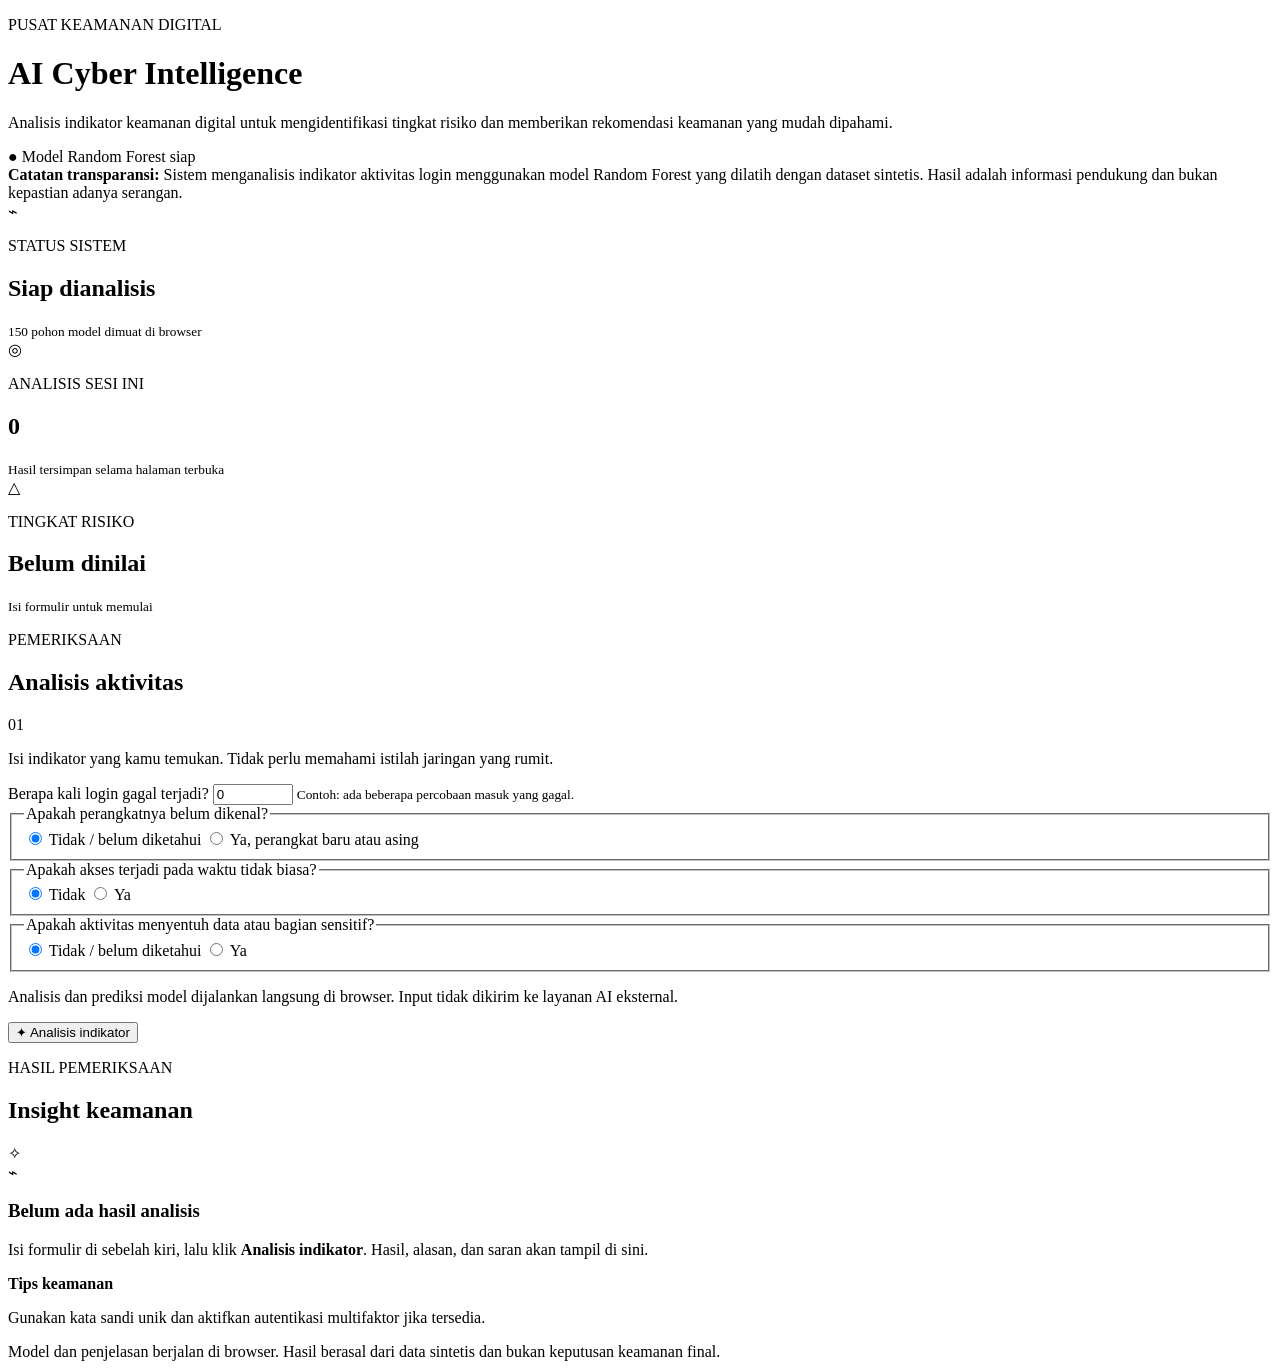
==== docs/index.html @ c987ef5c "Add static GitHub Pages application Co-authored-by: Copilot <223556219+Copilot@users.noreply.github." ====
<!doctype html>
<html lang="id">
<head>
  <meta charset="utf-8">
  <meta name="viewport" content="width=device-width, initial-scale=1">
  <meta name="description" content="Analisis indikator keamanan digital dengan model Random Forest dan rekomendasi keamanan.">
  <title>AI Cyber Intelligence</title>
  <link rel="stylesheet" href="style.css">
  <script src="app.js" defer></script>
</head>
<body>
<div class="layout">
  <main class="main main-full">
    <header class="topbar">
      <div>
        <p class="eyebrow">PUSAT KEAMANAN DIGITAL</p>
        <h1>AI Cyber Intelligence</h1>
        <p class="muted">Analisis indikator keamanan digital untuk mengidentifikasi tingkat risiko dan memberikan rekomendasi keamanan yang mudah dipahami.</p>
      </div>
      <div class="pill" id="model-status" role="status">● Memuat model</div>
    </header>

    <section class="notice">
      <strong>Catatan transparansi:</strong>
      Sistem menganalisis indikator aktivitas login menggunakan model Random Forest
      yang dilatih dengan dataset sintetis. Hasil adalah informasi pendukung dan
      bukan kepastian adanya serangan.
    </section>

    <section class="stats" aria-label="Ringkasan analisis">
      <article class="stat">
        <span class="stat-icon cyan">⌁</span>
        <p>STATUS SISTEM</p>
        <h2 id="system-status">Memuat model</h2>
        <small id="system-caption">Menyiapkan analisis lokal</small>
      </article>
      <article class="stat">
        <span class="stat-icon purple">◎</span>
        <p>ANALISIS SESI INI</p>
        <h2 id="analysis-count">0</h2>
        <small>Hasil tersimpan selama halaman terbuka</small>
      </article>
      <article class="stat">
        <span class="stat-icon orange">△</span>
        <p>TINGKAT RISIKO</p>
        <h2 id="summary-level">Belum dinilai</h2>
        <small id="summary-score">Isi formulir untuk memulai</small>
      </article>
    </section>

    <div class="content-grid">
      <section class="panel">
        <div class="section-head">
          <div>
            <p class="eyebrow">PEMERIKSAAN</p>
            <h2>Analisis aktivitas</h2>
          </div>
          <span class="number">01</span>
        </div>
        <p class="muted">Isi indikator yang kamu temukan. Tidak perlu memahami istilah jaringan yang rumit.</p>

        <form id="analysis-form">
          <label for="failed-logins">Berapa kali login gagal terjadi?</label>
          <input id="failed-logins" name="failed_logins" type="number" min="0" max="100000" value="0" required>
          <small class="hint">Contoh: ada beberapa percobaan masuk yang gagal.</small>

          <fieldset>
            <legend>Apakah perangkatnya belum dikenal?</legend>
            <label class="choice"><input type="radio" name="unknown_device" value="no" checked> Tidak / belum diketahui</label>
            <label class="choice"><input type="radio" name="unknown_device" value="yes"> Ya, perangkat baru atau asing</label>
          </fieldset>

          <fieldset>
            <legend>Apakah akses terjadi pada waktu tidak biasa?</legend>
            <label class="choice"><input type="radio" name="unusual_time" value="no" checked> Tidak</label>
            <label class="choice"><input type="radio" name="unusual_time" value="yes"> Ya</label>
          </fieldset>

          <fieldset>
            <legend>Apakah aktivitas menyentuh data atau bagian sensitif?</legend>
            <label class="choice"><input type="radio" name="sensitive_access" value="no" checked> Tidak / belum diketahui</label>
            <label class="choice"><input type="radio" name="sensitive_access" value="yes"> Ya</label>
          </fieldset>

          <p class="hint">Analisis dan prediksi model dijalankan langsung di browser. Input tidak dikirim ke layanan AI eksternal.</p>
          <button id="analyze-button" type="submit" disabled>✦ Analisis indikator</button>
          <div class="error" id="analysis-error" role="alert" hidden></div>
        </form>
      </section>

      <section class="panel result-panel" aria-live="polite">
        <div class="section-head">
          <div>
            <p class="eyebrow">HASIL PEMERIKSAAN</p>
            <h2>Insight keamanan</h2>
          </div>
          <span class="spark">✧</span>
        </div>

        <div id="empty-result">
          <div class="empty">
            <div class="empty-icon">⌁</div>
            <h3>Belum ada hasil analisis</h3>
            <p>Isi formulir di sebelah kiri, lalu klik <strong>Analisis indikator</strong>. Hasil, alasan, dan saran akan tampil di sini.</p>
          </div>
          <div class="mini-tip">
            <strong>Tips keamanan</strong>
            <p>Gunakan kata sandi unik dan aktifkan autentikasi multifaktor jika tersedia.</p>
          </div>
        </div>

        <div id="result-content" hidden>
          <div class="risk" id="risk-card">
            <span>TINGKAT RISIKO</span>
            <h2 id="risk-level"></h2>
            <p id="risk-title"></p>
            <div class="meter"><span id="risk-meter"></span></div>
            <small id="risk-score"></small>
          </div>

          <h3>Probabilitas tiga kelas</h3>
          <p class="muted small">Nilai dihitung dari inferensi Random Forest pada input ini.</p>
          <div class="prob-chart" id="probabilities"></div>

          <h3>Indikator yang dianalisis</h3>
          <ul id="indicator-list"></ul>
          <h3>Kenapa ditandai?</h3>
          <ul id="reasons-list"></ul>
          <h3>Saran berikutnya</h3>
          <ul id="recommendations-list"></ul>

          <div class="ai-analysis">
            <div class="ai-analysis-heading"><h3>AI Analyst</h3></div>
            <div class="ai-badges">
              <div class="ai-badge"><span class="ai-agent">Agent: AI Cyber Intelligence Analyst</span></div>
              <div class="ai-badge"><span class="ai-model">AI: GPT-4</span></div>
            </div>
            <p id="explanation"></p>
          </div>
        </div>
      </section>
    </div>
    <footer>Model dan penjelasan berjalan di browser. Hasil berasal dari data sintetis dan bukan keputusan keamanan final.</footer>
  </main>
</div>
</body>
</html>
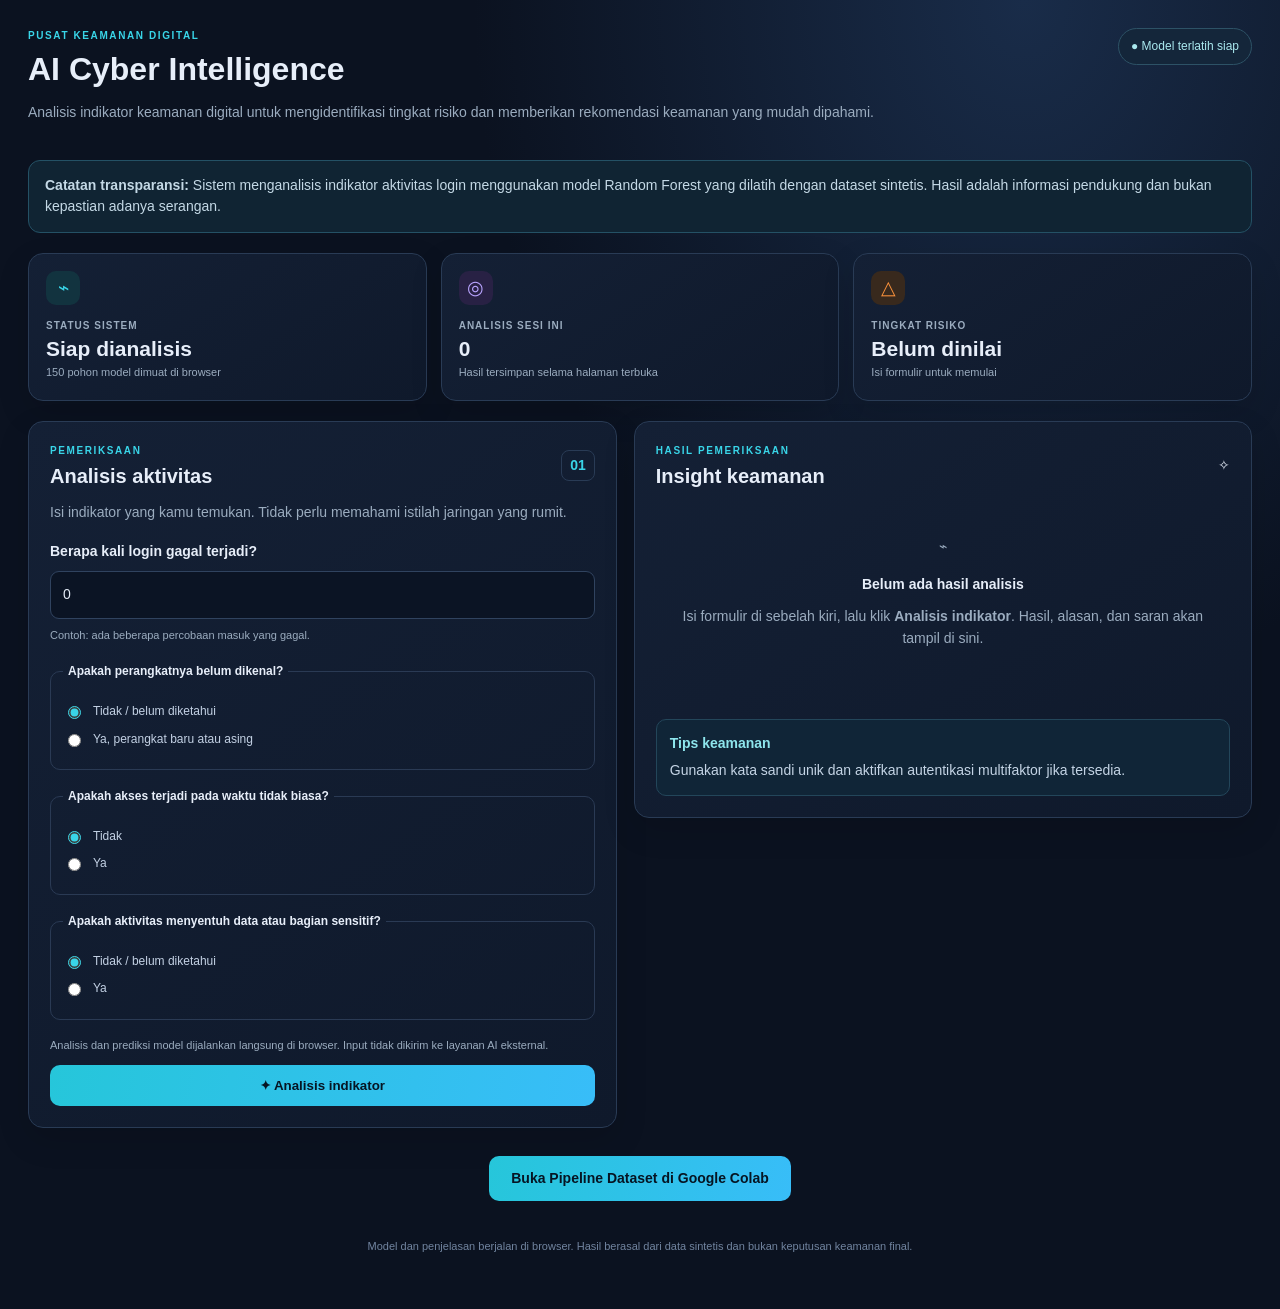
==== commit 3f5bdf0e: "Restore training pipeline link and model label Co-authored-by: Copilot <223556219+Copilot@users.nore" ====
--- a/docs/index.html
+++ b/docs/index.html
@@ -17,7 +17,7 @@
         <h1>AI Cyber Intelligence</h1>
         <p class="muted">Analisis indikator keamanan digital untuk mengidentifikasi tingkat risiko dan memberikan rekomendasi keamanan yang mudah dipahami.</p>
       </div>
-      <div class="pill" id="model-status" role="status">● Memuat model</div>
+      <div class="pill" id="model-status" role="status">● Memuat model terlatih</div>
     </header>
 
     <section class="notice">
@@ -140,6 +140,14 @@
         </div>
       </section>
     </div>
+    <section class="pipeline-link">
+      <a class="pipeline-button"
+         href="https://colab.research.google.com/drive/1qNHc-e5Ps7eYPS-8_GMR__p48A3f5uqt?usp=sharing"
+         target="_blank"
+         rel="noopener noreferrer">
+        Buka Pipeline Dataset di Google Colab
+      </a>
+    </section>
     <footer>Model dan penjelasan berjalan di browser. Hasil berasal dari data sintetis dan bukan keputusan keamanan final.</footer>
   </main>
 </div>
--- a/docs/style.css
+++ b/docs/style.css
@@ -0,0 +1,114 @@
+@import url('https://fonts.googleapis.com/css2?family=DM+Sans:wght@400;500;600;700&family=Space+Grotesk:wght@500;600;700&display=swap');
+
+:root{--bg:#0b1220;--panel:#111d30;--line:#293b55;--text:#e7eef9;--muted:#9bacbf;--cyan:#39d5e8;--green:#34d399;--amber:#fbbf24;--red:#fb7185}
+*{box-sizing:border-box}
+html{scroll-behavior:smooth}
+body{margin:0;background:radial-gradient(ellipse at 80% 0,#192c49,transparent 38%),var(--bg);color:var(--text);font:14px/1.55 'DM Sans',sans-serif}
+.layout{min-height:100vh}
+.main{padding:28px;max-width:1600px;margin:0 auto}
+.main-full{margin:0 auto}
+.topbar{display:flex;justify-content:space-between;gap:18px;margin-bottom:22px}
+.eyebrow{font-size:10px;letter-spacing:1.6px;color:var(--cyan);font-weight:700;margin:0 0 6px}
+.topbar h1{font:700 32px/1.2 'Space Grotesk',sans-serif;margin:0 0 8px}
+.muted{color:var(--muted)}
+.pill{white-space:nowrap;height:max-content;background:#14263a;border:1px solid #2d5266;border-radius:99px;padding:8px 12px;color:#a9e8ee;font-size:12px}
+.notice{padding:14px 16px;border:1px solid #245165;background:#102433;border-radius:12px;margin-bottom:20px;color:#c4d9e6}
+.warning{border-color:#6c552a;background:#2a2113;color:#f7dfae;margin-top:18px}
+.stats{display:grid;grid-template-columns:repeat(3,1fr);gap:14px;margin-bottom:20px}
+.stat,.panel{background:linear-gradient(145deg,#142035,#0f192b);border:1px solid var(--line);border-radius:15px;box-shadow:0 12px 32px #0002}
+.stat{padding:17px}
+.stat p{font-size:10px;letter-spacing:1px;color:var(--muted);font-weight:700;margin:13px 0 4px}
+.stat h2{font:600 21px 'Space Grotesk',sans-serif;margin:0;overflow-wrap:anywhere}
+.stat small,.small,.hint{font-size:11px;color:var(--muted)}
+.stat-icon{width:34px;height:34px;display:grid;place-items:center;border-radius:10px;font-size:19px}
+.cyan{background:#12333f;color:var(--cyan)}
+.purple{background:#282144;color:#b9a4ff}
+.orange{background:#38291d;color:#fb923c}
+.content-grid{display:grid;grid-template-columns:1fr 1.05fr;gap:17px;align-items:start}
+.panel{padding:21px;margin-bottom:20px;min-width:0}
+.section-head{display:flex;justify-content:space-between;align-items:center;gap:12px;margin-bottom:10px}
+.section-head h2{font:600 20px 'Space Grotesk',sans-serif;margin:0}
+.number{border:1px solid var(--line);border-radius:8px;padding:4px 8px;color:var(--cyan);font-weight:700}
+form{margin-top:18px}
+label,legend{font-weight:600}
+input[type=number]{width:100%;margin:8px 0 5px;background:#0b1424;border:1px solid #30435f;color:var(--text);border-radius:9px;padding:12px;font:inherit}
+fieldset{border:1px solid #2a3a54;border-radius:10px;margin:17px 0;padding:12px}
+legend{padding:0 5px;font-size:12px}
+.choice{display:flex;gap:9px;align-items:flex-start;font-weight:400;color:#c3d1e4;margin:9px 0;font-size:12px}
+.choice input{accent-color:var(--cyan);margin-top:4px}
+button{width:100%;padding:13px;border:0;border-radius:10px;background:linear-gradient(100deg,#26c6da,#38bdf8);color:#061523;font-weight:700;cursor:pointer}
+.error{background:#391c2a;border:1px solid #743147;border-radius:10px;padding:12px;color:#fecdd3;margin:12px 0}
+.risk{padding:17px;border:1px solid var(--line);border-radius:12px;margin:17px 0 21px;background:#0d1728}
+.risk>span{font-size:10px;letter-spacing:1px;color:var(--muted);font-weight:700}
+.risk h2{font:700 29px 'Space Grotesk',sans-serif;margin:4px 0}
+.risk p{margin:0 0 13px;color:#c3d1e4}
+.risk-tinggi h2{color:var(--red)}
+.risk-sedang h2{color:var(--amber)}
+.risk-rendah h2{color:var(--green)}
+.meter,.bar-track{height:9px;background:#26344b;border-radius:99px;overflow:hidden}
+.meter span{display:block;height:100%;background:linear-gradient(90deg,#f59e0b,#fb7185);border-radius:99px}
+.risk small{display:block;color:var(--muted);margin-top:8px}
+.panel h3{font:600 14px 'Space Grotesk',sans-serif;margin:19px 0 8px}
+.panel ul{padding-left:20px;color:#c7d4e6}
+.panel li{margin:6px 0}
+.ai-note,.mini-tip{background:#102537;border:1px solid #23465a;padding:13px;border-radius:10px;margin-top:17px}
+.ai-note strong,.mini-tip strong{color:#8ee6ed}
+.ai-note p,.mini-tip p{margin:6px 0 0;color:#c4d4e5}
+.empty{text-align:center;padding:38px 12px;color:var(--muted)}
+.empty h3{color:var(--text)}
+.prob-chart{display:grid;gap:13px;margin:13px 0 20px}
+.bar-row{margin:11px 0}
+.bar-label{display:flex;justify-content:space-between;gap:12px;font-size:12px;margin-bottom:6px}
+.bar-label span{color:#c9d6e8;overflow-wrap:anywhere}
+.bar-fill{height:100%;min-height:9px;border-radius:99px}
+.bar-tinggi{background:linear-gradient(90deg,#e34b69,#fb7185)}
+.bar-sedang{background:linear-gradient(90deg,#d97706,#fbbf24)}
+.bar-rendah{background:linear-gradient(90deg,#059669,#34d399)}
+.bar-feature{background:linear-gradient(90deg,#2686b8,#39d5e8)}
+.model-grid{display:grid;grid-template-columns:1fr 1fr;gap:14px;margin-top:16px}
+.subpanel{background:#0c1627;border:1px solid #293a53;border-radius:11px;padding:15px;min-width:0}
+.subpanel h3{margin-top:0}
+.table-wrap{overflow-x:auto}
+.matrix{border-collapse:separate;border-spacing:5px;width:100%;font-size:10px;text-align:center}
+.matrix th,.matrix td{padding:9px 6px;background:#182840;border-radius:5px;white-space:nowrap}
+.matrix th{color:#a9bed8}
+.matrix td{font-weight:700}
+.metric{color:var(--muted);font-size:12px}
+.metric strong{color:var(--green);font-size:17px}
+.class-distribution{margin-top:14px}
+.notebook-details{margin-top:14px;border:1px solid #293a53;border-radius:11px;overflow:hidden}
+.notebook-details summary{cursor:pointer;padding:14px;background:#0c1627;font-weight:700}
+.code-cell{border-top:1px solid #293a53}
+.code-title{padding:8px 12px;background:#101d31;color:var(--cyan);font-size:11px;font-weight:700}
+.code-cell pre{margin:0;padding:13px;overflow:auto;max-height:450px;background:#080f1c;color:#c9e2f8;font-size:11px;line-height:1.55;white-space:pre}
+.code-cell code{font-family:Consolas,monospace}
+.history-row{display:flex;align-items:center;gap:12px;padding:12px 0;border-bottom:1px solid #24334a}
+.history-icon{color:var(--cyan);font-size:20px}
+.history-text{flex:1}
+.history-text strong,.history-text small{display:block}
+.history-text small{color:var(--muted)}
+.level-tag{font-size:10px;font-weight:700;border-radius:7px;padding:5px 8px}
+.level-tinggi{background:#452033;color:#fda4af}
+.level-sedang{background:#45331c;color:#fcd34d}
+.level-rendah{background:#123b32;color:#6ee7b7}
+.pipeline-link{display:flex;justify-content:center;margin:8px 0 22px}
+.pipeline-button{display:inline-block;padding:12px 22px;border-radius:10px;background:linear-gradient(100deg,#26c6da,#38bdf8);color:#061523;font-weight:700;text-decoration:none;text-align:center}
+.pipeline-button:hover{filter:brightness(1.1)}
+.pipeline-button:focus-visible{outline:2px solid var(--cyan);outline-offset:3px}
+.ai-analysis{margin-top:20px;padding:18px;background:#102537;border:1px solid #23465a;border-radius:10px}
+.ai-analysis-heading{display:flex;align-items:center;gap:12px}
+.ai-analysis h3{margin:0}
+.ai-analysis p{margin:12px 0;color:#c4d4e5;line-height:1.7}
+.ai-analysis small{color:var(--muted)}
+.ai-badges{display:flex;flex-wrap:wrap;align-items:center;gap:8px;margin-top:12px}
+.ai-badge{display:inline-flex}
+.ai-agent,.ai-model,.ai-status{padding:4px 8px;border-radius:99px;font-size:11px;font-weight:700}
+.ai-agent{background:#182840;color:#c9d6e8}
+.ai-model{background:#123b32;color:#6ee7b7}
+.ai-status{background:#45331c;color:#fcd34d}
+.ai-status-active{background:#123b32;color:#6ee7b7}
+.ai-caption{display:block;margin-top:12px}
+footer{text-align:center;color:#71849f;font-size:11px;padding:15px 0 25px}
+code{overflow-wrap:anywhere}
+@media(max-width:1000px){.main{padding:20px}.content-grid{grid-template-columns:1fr}.model-grid{grid-template-columns:1fr}}
+@media(max-width:680px){.main{margin:0;padding:14px}.topbar{display:block}.pill{display:inline-block;margin-top:12px}.stats{grid-template-columns:1fr}.panel{padding:16px}.section-head h2{font-size:18px}}
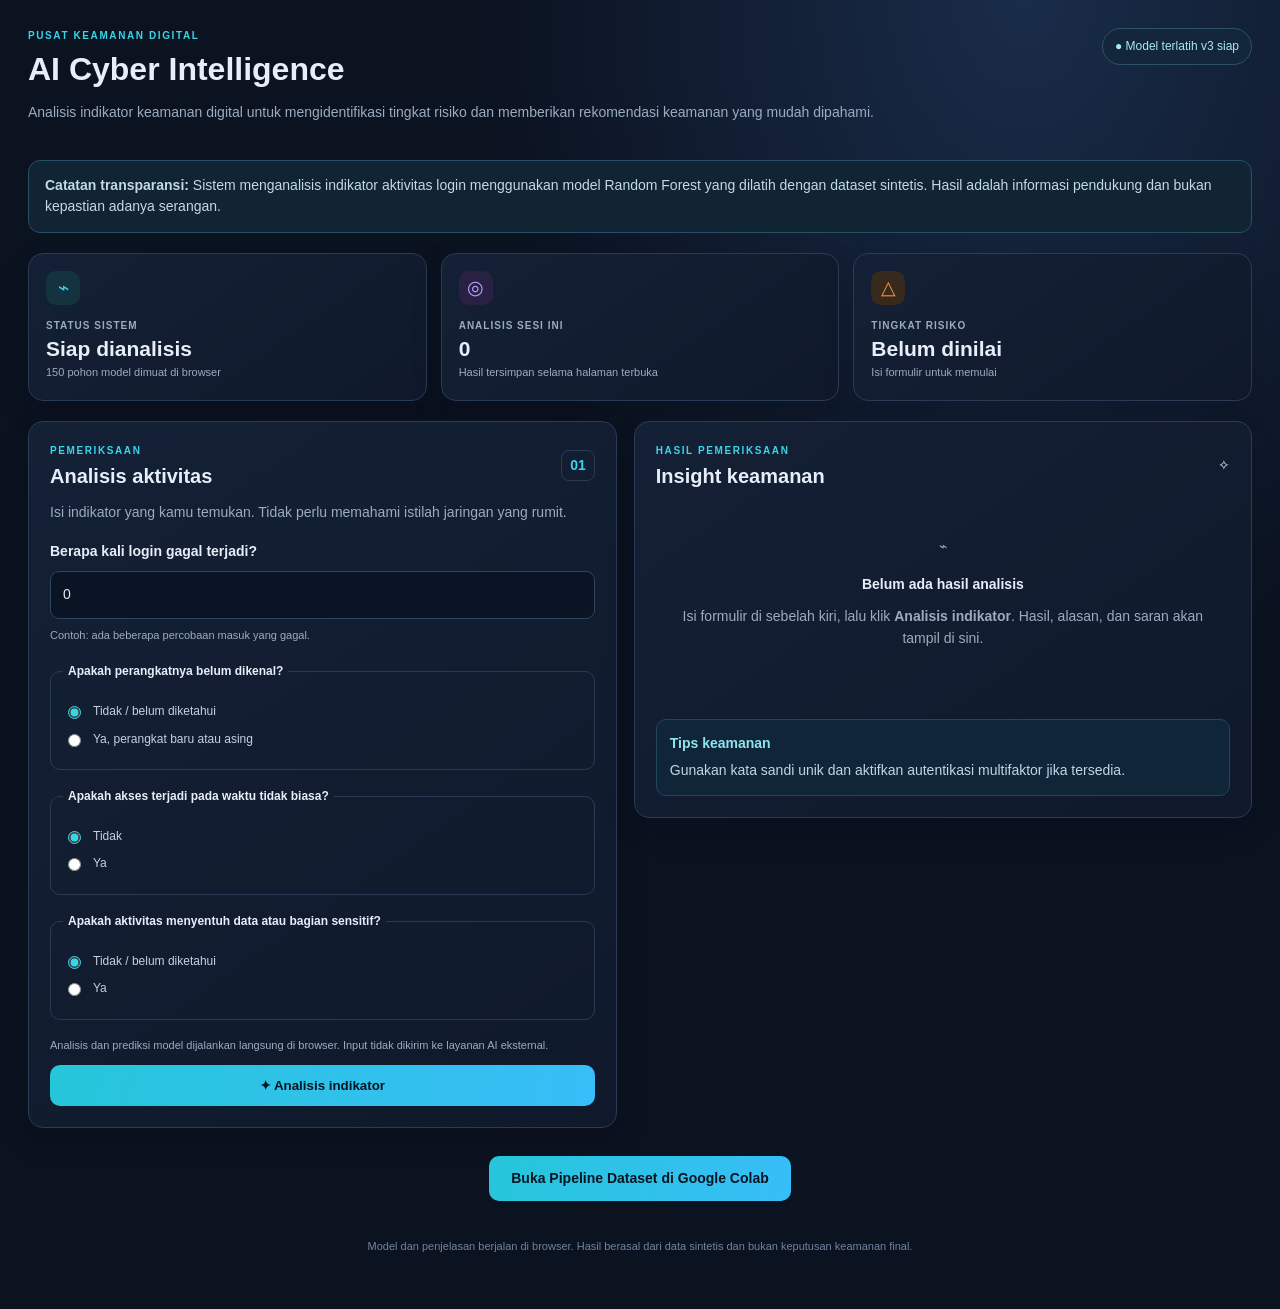
==== commit a6f1c174: "Label trained model version 3 Co-authored-by: Copilot <223556219+Copilot@users.noreply.github.com>" ====
--- a/docs/index.html
+++ b/docs/index.html
@@ -6,7 +6,7 @@
   <meta name="description" content="Analisis indikator keamanan digital dengan model Random Forest dan rekomendasi keamanan.">
   <title>AI Cyber Intelligence</title>
   <link rel="stylesheet" href="style.css">
-  <script src="app.js" defer></script>
+  <script src="app.js?v=20261025-3" defer></script>
 </head>
 <body>
 <div class="layout">
@@ -17,7 +17,7 @@
         <h1>AI Cyber Intelligence</h1>
         <p class="muted">Analisis indikator keamanan digital untuk mengidentifikasi tingkat risiko dan memberikan rekomendasi keamanan yang mudah dipahami.</p>
       </div>
-      <div class="pill" id="model-status" role="status">● Memuat model terlatih</div>
+      <div class="pill" id="model-status" role="status">● Memuat model terlatih v3</div>
     </header>
 
     <section class="notice">
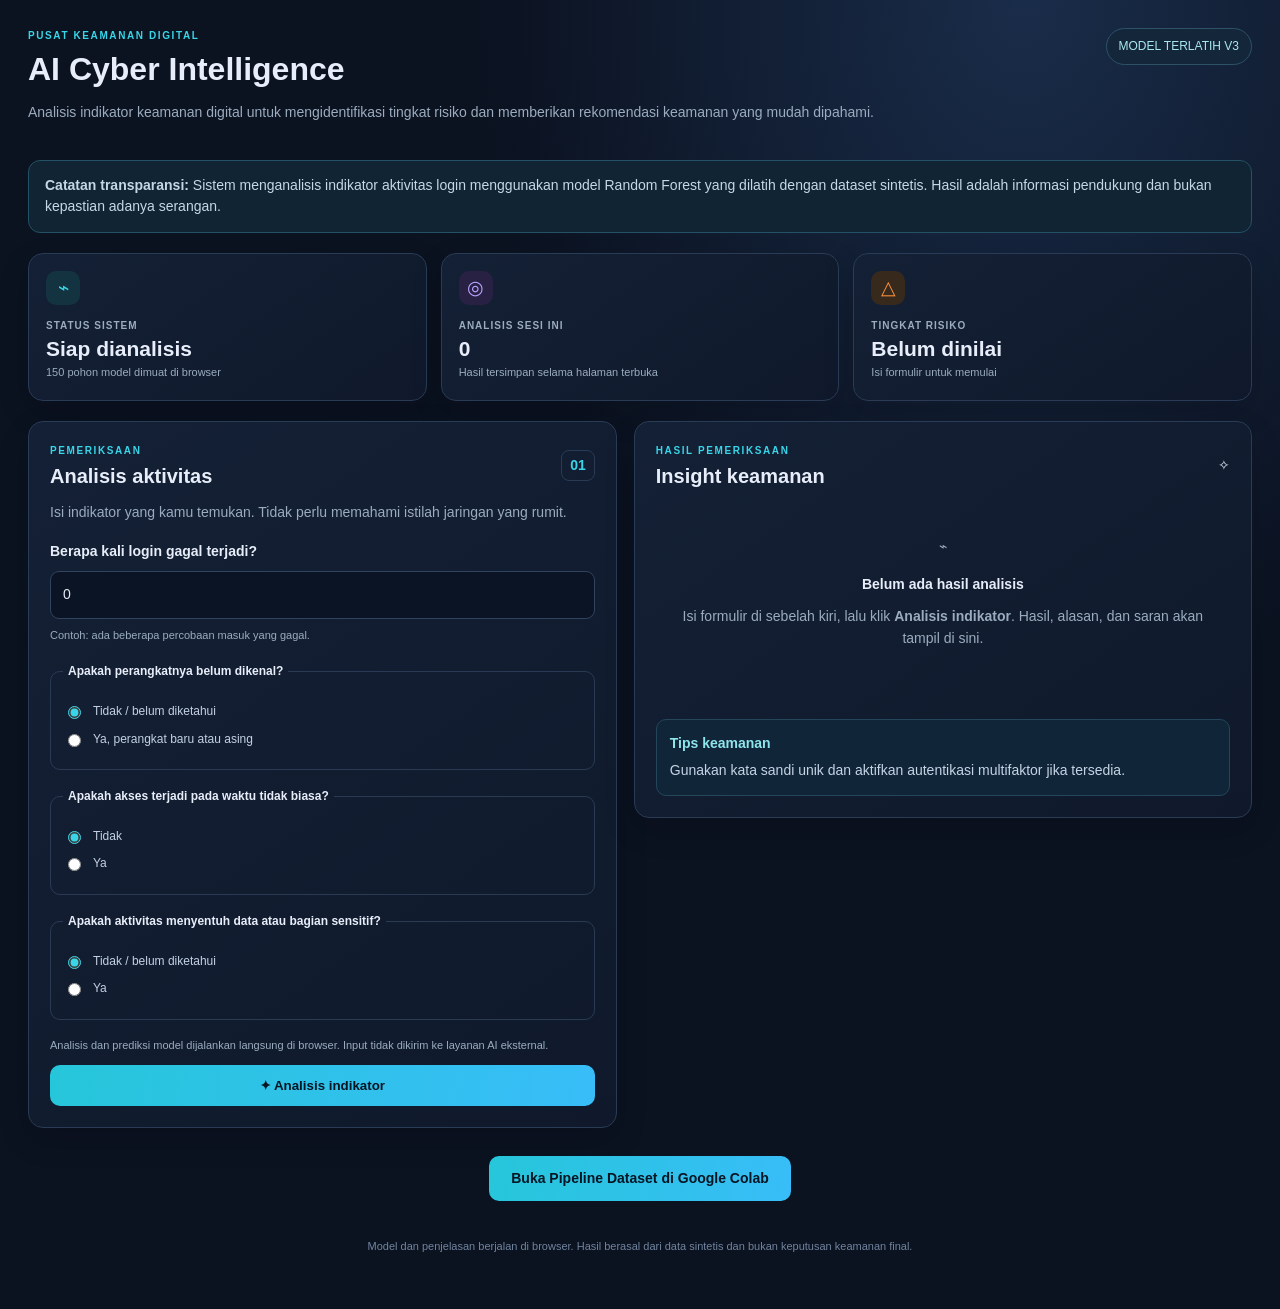
==== commit 4ce2abd7: "Simplify trained model v3 label Co-authored-by: Copilot <223556219+Copilot@users.noreply.github.com>" ====
--- a/docs/index.html
+++ b/docs/index.html
@@ -6,7 +6,7 @@
   <meta name="description" content="Analisis indikator keamanan digital dengan model Random Forest dan rekomendasi keamanan.">
   <title>AI Cyber Intelligence</title>
   <link rel="stylesheet" href="style.css">
-  <script src="app.js?v=20261025-3" defer></script>
+  <script src="app-v3.js" defer></script>
 </head>
 <body>
 <div class="layout">
@@ -17,7 +17,7 @@
         <h1>AI Cyber Intelligence</h1>
         <p class="muted">Analisis indikator keamanan digital untuk mengidentifikasi tingkat risiko dan memberikan rekomendasi keamanan yang mudah dipahami.</p>
       </div>
-      <div class="pill" id="model-status" role="status">● Memuat model terlatih v3</div>
+      <div class="pill" id="model-status" role="status">MODEL TERLATIH V3</div>
     </header>
 
     <section class="notice">
